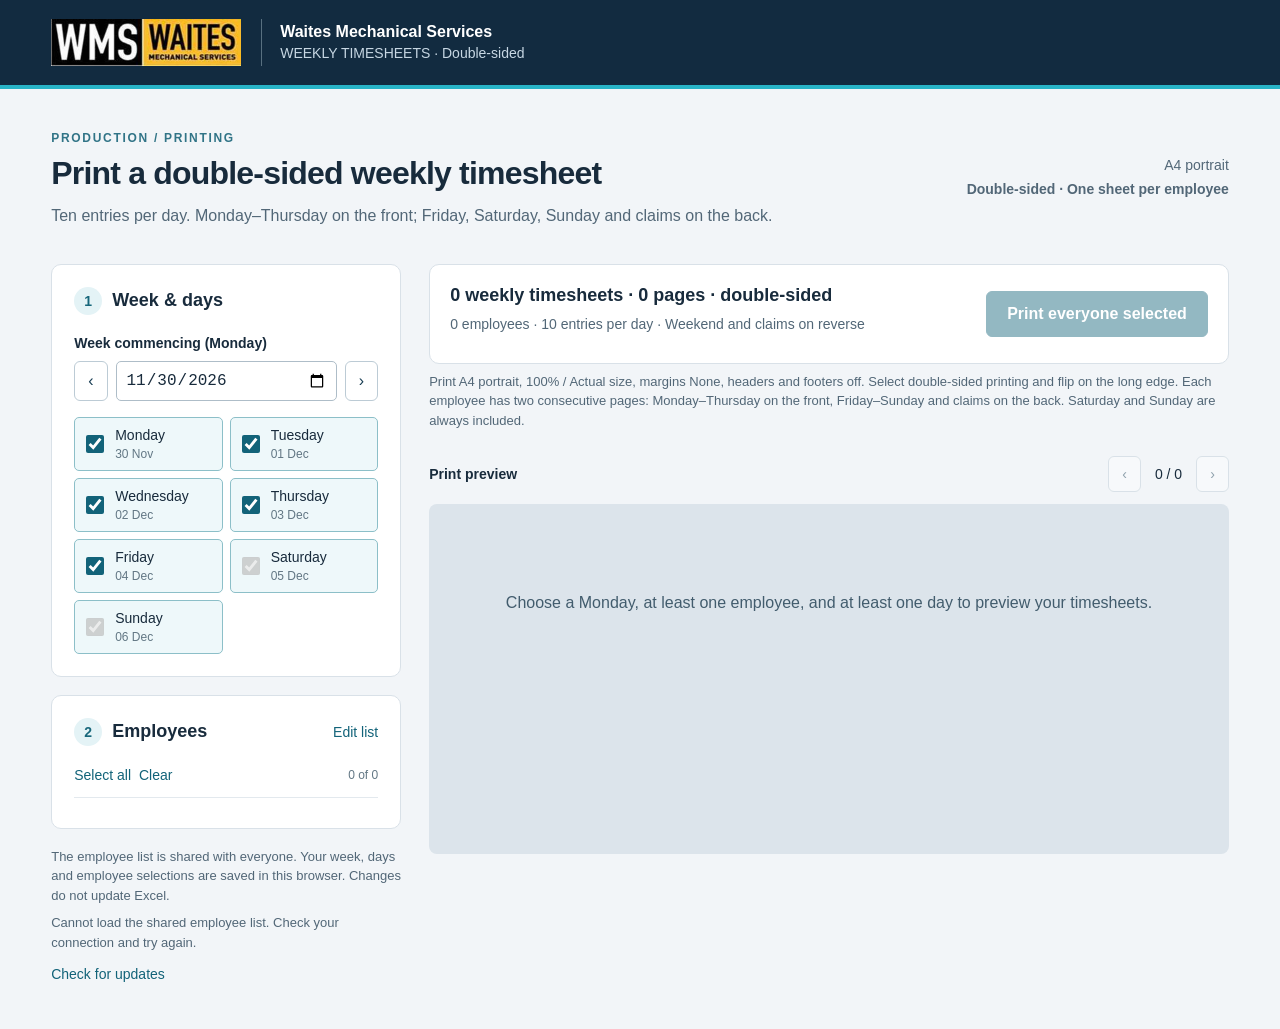
==== weekly.html @ 59886094 "Move Friday to reverse and enlarge writing rows to 10.4mm" ====
<!doctype html>
<html lang="en-GB"><head><meta charset="utf-8"><meta name="viewport" content="width=device-width, initial-scale=1"><title>WMS · Timesheet printing</title><style>:root{font-family:Arial,Helvetica,sans-serif;color:#182b3c;background:#f2f5f8;font-size:16px}*{box-sizing:border-box}body{margin:0}.top{background:#122b40;color:white;padding:19px 4%;display:flex;align-items:center;gap:18px;border-bottom:4px solid #28b4c7}.brand{font-size:29px;font-weight:900;letter-spacing:-1px;border-right:1px solid #587080;padding-right:20px}.top strong{font-size:16px}.top span{display:block;font-size:14px;color:#c7d7e3;margin-top:4px}main{max-width:1600px;margin:auto;padding:32px 4%}.intro{display:flex;justify-content:space-between;align-items:center;margin-bottom:28px}.eyebrow{font-size:12px;font-weight:bold;letter-spacing:1.7px;color:#317487}h1{font-size:32px;letter-spacing:-.8px;margin:8px 0 12px}p{line-height:1.5;color:#526777;margin:8px 0}.paper-label{text-align:right;font-size:14px;line-height:1.7;color:#526777}.workspace{display:grid;grid-template-columns:350px minmax(0,1fr);gap:28px}.panel{background:#fff;border:1px solid #d9e1e8;border-radius:10px;padding:22px;margin-bottom:18px}h2{font-size:18px;margin:0;display:flex;align-items:center;gap:10px}h2 b{border-radius:50%;background:#e4f3f6;color:#17677b;display:inline-grid;place-items:center;width:28px;height:28px;font-size:14px}.field{display:block;font-size:14px;font-weight:bold;margin:20px 0 10px}.week-row{display:flex;gap:8px}.week-row input{min-width:0;width:100%;font-size:16px;padding:9px;border:1px solid #aebdc8;border-radius:5px;color:#182b3c}button{font:inherit;cursor:pointer;border:1px solid #bccbd5;border-radius:6px;padding:9px 13px;background:white;color:#183d53}button:hover{background:#edf4f7}button:focus-visible,input:focus-visible,textarea:focus-visible{outline:3px solid #009aac;outline-offset:3px}button:disabled{opacity:.45;cursor:not-allowed}.primary{background:#126379;color:#fff;border-color:#126379;font-weight:bold;padding:13px 20px;white-space:nowrap}.primary:hover{background:#0c4c60}.days{display:grid;grid-template-columns:repeat(2,1fr);gap:7px;margin-top:16px}.day{display:flex;gap:8px;align-items:center;padding:9px 7px;border:1px solid #e1e7ed;border-radius:5px;font-size:14px}.day:has(input:checked){background:#eef8fa;border-color:#8cbfc8}.day span small{display:block;color:#627784;font-size:12px;margin-top:4px}input[type=checkbox]{width:18px;height:18px;accent-color:#126379;flex-shrink:0}.section-top,.select-actions{display:flex;align-items:center;justify-content:space-between;gap:8px}.text-button{font-size:14px;border:0;padding:6px 0;color:#126379;background:transparent}.select-actions{margin:15px 0 8px;border-bottom:1px solid #e3e9ee;padding-bottom:8px}.select-actions span{font-size:12px;color:#627784;margin-left:auto}.employees{display:grid;gap:1px}.employee{display:flex;gap:10px;align-items:center;font-size:14px;padding:7px 4px;border-radius:4px;cursor:pointer}.employee:hover{background:#f0f6f9}.local-note,.print-help{font-size:13px}.print-bar{display:flex;justify-content:space-between;align-items:center;gap:15px;background:#fff;border:1px solid #d9e1e8;padding:20px;border-radius:10px}.print-bar p{font-size:14px}.preview-toolbar{display:flex;justify-content:space-between;align-items:center;margin:26px 0 12px;font-size:14px}.preview-toolbar>div{display:flex;align-items:center;gap:14px}.preview{background:#dce4eb;padding:20px;border-radius:8px;overflow:auto;min-height:350px}.sheet{background:#fff;color:#000;width:100%;min-width:640px;aspect-ratio:277/190;padding:18px;font-family:Arial,sans-serif;box-shadow:0 3px 12px #172c4020}.sheet-head{border-bottom:2px solid black;padding-bottom:7px;margin-bottom:10px;display:flex;justify-content:space-between;gap:15px;align-items:center}.sheet-head h3{font-size:16px;margin:0}.sheet-head strong{font-size:18px}.identity{display:flex;justify-content:space-between;gap:20px;font-size:13px;margin-bottom:12px}.identity div{max-width:65%;overflow-wrap:anywhere}.form-body{display:grid;grid-template-columns:68% 29%;gap:3%}table{border-collapse:collapse;width:100%;font-size:10px;color:black}th,td{border:1px solid #333;padding:3px 5px;text-align:left}th{font-weight:bold;background:#ededed}.booking{table-layout:fixed}.booking td{height:16px}.booking th:nth-child(1){width:11%}.booking th:nth-child(2){width:15%}.booking th:nth-child(3){width:12%}.booking th:nth-child(4){width:37%}.booking th:nth-child(5){width:25%}.allowances{font-size:11px;padding-top:25px}.allowances h4{font-size:12px;margin:0 0 12px}.allowance{display:flex;gap:9px;margin:0 0 13px;line-height:1.35}.tick{width:13px;height:13px;border:1px solid black;flex-shrink:0}.total{font-size:12px;border:1px solid black;border-top:0;padding:6px;font-weight:bold}.notices{font-size:9px;font-weight:bold;line-height:1.5;margin:9px 0;color:black}.codes{display:grid;grid-template-columns:68% 29%;gap:3%;margin-top:9px}.codes h4{font-size:11px;margin:0 0 5px}.codes table td{padding:2px 5px}.codes p{font-size:11px;color:black;line-height:1.5;border:1px solid black;padding:12px;margin:18px 0 0}.error{color:#a52c25;font-size:14px}.empty{padding:70px 20px;text-align:center;color:#425c6d}dialog{border:0;border-radius:12px;padding:28px;width:500px;max-width:90vw;box-shadow:0 20px 70px #102c4050}dialog::backdrop{background:#102b4077}textarea{width:100%;font:inherit;border:1px solid #aebdc8;border-radius:5px;padding:12px;line-height:1.5}.dialog-actions{display:flex;justify-content:flex-end;gap:10px;margin-top:18px}#printPages{display:none}@media(max-width:1050px){.workspace{grid-template-columns:310px minmax(0,1fr)}.print-bar{align-items:flex-start;flex-direction:column}.paper-label{display:none}}@media(max-width:760px){main{padding:24px 16px}.workspace{grid-template-columns:1fr}.employees{grid-template-columns:1fr 1fr}.intro h1{font-size:27px}.days{grid-template-columns:repeat(2,1fr)}.preview{padding:10px}.print-bar{flex-direction:row;flex-wrap:wrap}.top{padding:16px}.top strong{font-size:14px}}@page{size:A4 landscape;margin:10mm}@media print{body{background:#fff}body>*{display:none!important}#printPages{display:block!important}.sheet{width:277mm;height:189mm;min-width:0;aspect-ratio:auto;margin:0;padding:0;box-shadow:none;break-after:page;page-break-after:always}.sheet:last-child{break-after:auto;page-break-after:auto}.sheet-head{padding-bottom:3mm;margin-bottom:3mm}.sheet-head h3{font-size:16pt}.sheet-head strong{font-size:18pt}.identity{font-size:12pt;margin-bottom:3mm}table{font-size:9pt}th,td{padding:1mm 2mm}.booking td{height:4.2mm}.allowances{font-size:10pt;padding-top:10mm}.allowances h4{font-size:11pt}.allowance{margin-bottom:4mm}.total{font-size:10pt;padding:1.5mm}.notices{font-size:8pt;margin:2.5mm 0}.codes{margin-top:2mm}.codes h4{font-size:10pt}.codes table{font-size:8.5pt}.codes table td{padding:.55mm 2mm}.codes p{font-size:10pt;margin-top:5mm}.tick{width:3.5mm;height:3.5mm}}
.blank-preview{display:grid;place-items:center;text-align:center}.blank-preview p{max-width:360px;font-size:14px}.blank-sheet span{visibility:hidden}@media print{.blank-sheet{break-inside:avoid}}

/* Keep the entire daily form in two columns on one side of A4. */
.form-body{grid-template-columns:64% 33%;align-items:start}
.form-sidebar{min-width:0}
.form-sidebar .allowances{padding-top:0}
.form-sidebar .allowance{margin-bottom:9px}
.form-sidebar .codes{display:block;margin-top:14px}
.form-sidebar .codes p{border:0;padding:0;margin:7px 0 0;font-size:10px}
.form-sidebar .codes th:first-child{width:15%}
.form-sidebar .codes table{table-layout:fixed}
@page{size:A4 landscape;margin:0}
@media print{
 html,body{margin:0!important;padding:0!important}
 .sheet{width:297mm;height:209mm;padding:10mm;break-inside:avoid;page-break-inside:avoid;overflow:visible}
 .sheet-head{margin-bottom:3mm;padding-bottom:2mm}
 .sheet-head h3{font-size:15pt}
 .identity{font-size:11pt;line-height:1.2;margin-bottom:3mm}
 .form-body{grid-template-columns:64% 33%;gap:3%}
 .booking{font-size:9pt;line-height:1.15}
 .booking th{padding:1.3mm 1.5mm}
 .booking td{height:5.8mm;padding:0 1.5mm}
 .total{font-size:10pt;padding:1.5mm}
 .form-sidebar .allowances{padding-top:0;font-size:9pt;line-height:1.2}
 .form-sidebar .allowances h4{font-size:10pt;margin:0 0 2mm}
 .form-sidebar .allowance{margin:0 0 2mm;line-height:1.25}
 .form-sidebar .codes{margin-top:4mm}
 .form-sidebar .codes h4{font-size:10pt;margin:0 0 2mm}
 .form-sidebar .codes table{font-size:9pt;line-height:1.15}
 .form-sidebar .codes th,.form-sidebar .codes td{padding:1mm 1.5mm}
 .form-sidebar .codes p{font-size:9pt;line-height:1.3;margin:2mm 0 0;padding:0}
 .notices{font-size:8pt;line-height:1.4;margin:3mm 0 0}
 .tick{width:3mm;height:3mm}
}

.brand img{display:block;width:190px;height:auto}
.sheet-logo{width:180px;height:auto;object-fit:contain;flex-shrink:0}
.identity{flex-direction:column;align-items:flex-start;justify-content:flex-start;gap:5px}
.identity div{max-width:100%}
@media(max-width:760px){.brand img{width:125px}.sheet-logo{width:160px}}
@media print{.sheet-logo{width:48mm;height:auto}.identity{gap:1.5mm}.sheet-head{min-height:12mm}}

/* Weekly labour record: identical physical dimensions in preview and print. */
.weekly.sheet{width:210mm;min-width:210mm;height:296mm;aspect-ratio:auto;padding:10mm;margin:auto;font-family:Arial,sans-serif;color:#111;font-size:8pt}
.weekly-head{display:flex;justify-content:space-between;align-items:center;border-bottom:1.2mm solid #f2b323;padding-bottom:3mm;margin-bottom:3mm;height:20mm}
.weekly-head img{width:55mm;height:auto}
.weekly-head h3{font-size:17pt;margin:0 0 2mm}
.weekly-head p{font-size:8pt;color:#111;margin:0}
.weekly-identity{display:grid;grid-template-columns:1fr 1fr;gap:5mm;font-size:9pt;min-height:10mm;align-items:center}
.weekly-identity div{overflow-wrap:anywhere}
.weekly-caption{font-size:7pt;color:#111;margin:1mm 0 3mm}
.weekly-booking{table-layout:fixed;font-size:8pt}
.weekly-booking th{height:8mm;background:#f5e4b8;padding:1mm 2mm}
.weekly-booking td{height:5.35mm;padding:0 2mm}
.weekly-booking th,.weekly-booking td{border:.2mm solid #555}
.weekly-booking .weekday{background:#f5f5f3;vertical-align:top;padding-top:5mm}
.weekday small{display:block;font-size:7pt;margin-top:2mm}
.weekly-totals{display:flex;justify-content:space-between;align-items:center;gap:3mm;margin:3mm 0;font-size:7pt}
.weekly-totals b{font-size:8pt;white-space:nowrap}
.weekly-section{background:#f5f5f3;font-size:8pt;margin:3mm 0 2mm;padding:1.5mm 2mm}
.weekly-section span{font-weight:normal;font-size:7pt;margin-left:6mm}
.weekly-claims{display:grid;grid-template-columns:repeat(3,1fr);gap:2mm 3mm;font-size:7pt}
.weekly-claims>div{display:flex;gap:1.5mm}
.weekly-claims i{display:block;border:.2mm solid #333;width:2.5mm;height:2.5mm;flex-shrink:0}
.weekly-claims small{display:block;font-size:6pt;margin-top:1mm}
.weekly-codes{display:grid;grid-template-columns:1fr 1fr;gap:1.3mm 4mm;font-size:7pt}
.weekly-notices{border-top:.2mm solid #555;margin-top:3mm;padding-top:2mm;font-size:6.5pt;font-weight:bold;line-height:1.5}
.weekly-footer{display:flex;justify-content:space-between;margin-top:3mm;font-size:6pt}
@page{size:A4 portrait;margin:0}
@media print{
 .weekly.sheet{width:210mm;min-width:0;height:296mm;padding:10mm;margin:0;box-shadow:none;break-after:page;break-inside:avoid;page-break-inside:avoid;print-color-adjust:exact;-webkit-print-color-adjust:exact}
 .weekly.sheet:last-child{break-after:auto;page-break-after:auto}
}

/* Keep the complete five-day form within the 276 mm printable content height. */
.weekly-head{height:18mm;margin-bottom:2mm;padding-bottom:2mm}
.weekly-identity{min-height:7mm;font-size:8.5pt}
.weekly-caption{line-height:3mm;margin:0 0 2mm}
.weekly-totals{line-height:3mm;margin:2mm 0}
.weekly-section{line-height:3mm;padding:1mm 2mm;margin:1mm 0}
.weekly-claims{line-height:3mm;gap:1mm 3mm}
.weekly-claims small{line-height:2mm;margin-top:1mm}
.weekly-codes{line-height:3mm;gap:.3mm 4mm}
.weekly-notices{margin-top:2mm;padding-top:1mm;line-height:3mm}
.weekly-footer{margin-top:2mm;line-height:2mm}

/* Full-page A4 edition: 6 mm margins and larger handwriting rows. */
.weekly.sheet{padding:6mm;height:296mm}
.weekly-booking{font-size:9pt}
.weekly-booking th{font-size:9pt;height:8mm;padding:1mm 1.5mm}
.weekly-booking td{height:5.8mm}
.weekly-booking .weekday{font-size:9pt}
.weekday small{font-size:8pt}
.weekly-identity{font-size:10pt;min-height:8mm}
.weekly-head h3{font-size:18pt}
.weekly-head p,.weekly-caption{font-size:8pt}
.weekly-totals,.weekly-totals b{font-size:8pt}
.weekly-section{font-size:9pt}
.weekly-section span{font-size:7.5pt;margin-left:4mm}
.weekly-claims{font-size:8pt;line-height:3.3mm}
.weekly-claims small{font-size:7pt;line-height:2.5mm}
.weekly-codes{font-size:8pt;line-height:3.3mm}
.weekly-notices{font-size:7pt;line-height:3.2mm}
.weekly-footer{font-size:7pt}
@media print{.weekly.sheet{padding:6mm;height:296mm}}
/* Duplex edition: ten 10.4 mm writing rows per day. */
.day-grid{display:grid;grid-template-columns:1fr 1fr;gap:3mm 5mm;align-items:start}
.day-block{break-inside:avoid;min-width:0}
.day-block h4{display:flex;justify-content:space-between;margin:0;background:#f5e4b8;padding:1mm 1.5mm;font-size:9pt;height:6mm}
.day-block h4 span{font-weight:normal}
.day-block .weekly-booking th{height:6mm;font-size:8pt;padding:0 1mm}
.day-block .weekly-booking td{height:10.4mm;padding:0 1mm}
.day-total{height:5mm;padding-top:1mm;text-align:right;font-size:8pt}
.weekly-identity{margin-bottom:3mm}
.employee-name{color:#c00000;font-weight:bold}
.weekly-head{height:16mm}
.weekly-head img{width:48mm}
.weekly-head h3{font-size:16pt}
.weekly.sheet{position:relative}
.weekly-footer{position:absolute;bottom:6mm;left:6mm;right:6mm}
.weekly-claims{margin:3mm 0 5mm;gap:5mm}
.weekly-claims i{width:3.5mm;height:3.5mm}
.weekly.back .day-grid{grid-template-columns:repeat(3,minmax(0,1fr));gap:3mm}
.weekly.back .day-block h4{font-size:8pt}
.weekly.back .weekly-booking th{font-size:7pt;padding:0 .5mm}
.weekly.back .day-total{font-size:7pt}
</style></head>
<body><header class="top"><div class="brand"><img src="wms-logo.png" alt="WMS Waites Mechanical Services"></div><div><strong>Waites Mechanical Services</strong><span>WEEKLY TIMESHEETS · Double-sided</span></div></header>
<main><div class="intro"><div><p class="eyebrow">PRODUCTION / PRINTING</p><h1>Print a double-sided weekly timesheet</h1><p>Ten entries per day. Monday–Thursday on the front; Friday, Saturday, Sunday and claims on the back.</p></div><div class="paper-label">A4 portrait<br><strong>Double-sided · One sheet per employee</strong></div></div>
<div class="workspace"><aside><section class="panel"><h2><b>1</b> Week & days</h2><label class="field" for="week">Week commencing (Monday)</label><div class="week-row"><button id="previous" aria-label="Previous week">‹</button><input id="week" type="date" min="1900-01-01" max="9998-12-31"><button id="next" aria-label="Next week">›</button></div><p id="dateError" class="error" role="alert"></p><div id="days" class="days"></div></section>
<section class="panel"><div class="section-top"><h2><b>2</b> Employees</h2><button id="manage" class="text-button">Edit list</button></div><div class="select-actions"><button id="all" class="text-button">Select all</button><button id="none" class="text-button">Clear</button><span id="selectedCount"></span></div><div id="employees" class="employees"></div></section><p class="local-note">The employee list is shared with everyone. Your week, days and employee selections are saved in this browser. Changes do not update Excel.</p><p id="sharedStatus" class="local-note" role="status">Loading the shared employee list…</p><button id="retryShared" class="text-button">Check for updates</button><p id="storageError" class="error" role="status"></p></aside>
<section class="preview-area"><div class="print-bar"><div><h2 id="summary" aria-live="polite"></h2><p id="summaryDetail"></p></div><button id="print" class="primary">Print everyone selected</button></div><p class="print-help">Print A4 portrait, 100% / Actual size, margins None, headers and footers off. Select double-sided printing and flip on the long edge. Each employee has two consecutive pages: Monday–Thursday on the front, Friday–Sunday and claims on the back. Saturday and Sunday are always included.</p><div class="preview-toolbar"><strong>Print preview</strong><div><button id="back" aria-label="Previous page">‹</button><span id="pageNumber" aria-live="polite"></span><button id="forward" aria-label="Next page">›</button></div></div><div id="preview" class="preview"></div></section></div></main>
<dialog id="editor"><form id="editForm"><h2>Employee list</h2><p>Enter one name per line. Saving updates the list for everyone. Unticking someone on the main screen changes only your print selection.</p><label class="field" for="names">Names</label><textarea id="names" rows="14" required></textarea><p id="editError" class="error" role="alert"></p><div class="dialog-actions"><button id="cancel" type="button">Cancel</button><button class="primary" type="submit">Save list</button></div></form></dialog><div id="printPages"></div><script>'use strict';
const DEFAULT_NAMES=[];
const KEY='wms-timesheet-printer-v1';
const $=id=>document.getElementById(id);
const escapeHTML=value=>String(value).replace(/[&<>"']/g,c=>({'&':'&amp;','<':'&lt;','>':'&gt;','"':'&quot;',"'":'&#39;'}[c]));
function parseDate(value){if(!/^\d{4}-\d{2}-\d{2}$/.test(value))return null;const d=new Date(value+'T12:00:00');return Number.isNaN(d.getTime())||dateISO(d)!==value?null:d;}
function dateISO(d){return `${String(d.getFullYear()).padStart(4,'0')}-${String(d.getMonth()+1).padStart(2,'0')}-${String(d.getDate()).padStart(2,'0')}`;}
function addDays(value,n){const d=parseDate(value);if(!d)return '';d.setDate(d.getDate()+n);return dateISO(d);}
function monday(){const d=new Date();d.setDate(d.getDate()-(d.getDay()+6)%7);return dateISO(d);}
function format(value,options){return parseDate(value).toLocaleDateString('en-GB',options);}
let state={names:[...DEFAULT_NAMES],selected:[...DEFAULT_NAMES],days:[0,1,2,3,4],week:monday()};
try{const saved=JSON.parse(localStorage.getItem(KEY));if(saved&&Array.isArray(saved.names)&&saved.names.length&&saved.names.every(n=>typeof n==='string'&&n.trim()&&n.length<=100)&&Array.isArray(saved.selected)&&Array.isArray(saved.days)){state={names:[...new Set(saved.names)],selected:saved.selected.filter(n=>saved.names.includes(n)),days:[...new Set(saved.days.filter(n=>Number.isInteger(n)&&n>=0&&n<7))],week:parseDate(saved.week)?saved.week:monday()};}}catch{}
let page=0;
function save(){try{localStorage.setItem(KEY,JSON.stringify(state));$('storageError').textContent='';}catch{$('storageError').textContent='This browser could not save your choices. You can still print during this session.';}}
function jobs(){const d=parseDate(state.week);if(!d||d.getDay()!==1||state.week<'1900-01-01'||state.week>'9998-12-31')return [];return state.names.filter(n=>state.selected.includes(n)).flatMap(name=>[...state.days].sort((a,b)=>a-b).map(day=>({name,date:addDays(state.week,day)})));}
// Print continuously in employee/date order without separator pages.
function printBatch(){
 const valid=parseDate(state.week);
 if(!valid||valid.getDay()!==1||state.week<'1900-01-01'||state.week>'9998-12-31'||!state.days.length)return [];
 return state.names.filter(n=>state.selected.includes(n)).flatMap(name=>[
 {name,side:'front',days:[0,1,2,3].filter(d=>state.days.includes(d)).map(d=>({date:addDays(state.week,d)}))},
 {name,side:'back',days:[4,5,6].filter(d=>d>=5||state.days.includes(d)).map(d=>({date:addDays(state.week,d)}))}
 ]);
}
function printHTML(job){return formHTML(job);}
function previewHTML(job){return formHTML(job);}
const codes=[['RW','Reworks'],['L','Loading/Unloading vans for site'],['AM','Awaiting material'],['N','No work allocated'],['T','Training/meetings'],['S','Stores tasks'],['M','Maintenance'],['E','Equipment/tools']];
function dayTable(day){
 const rows=Array.from({length:10},()=>'<tr><td></td><td></td><td></td><td></td><td></td></tr>').join('');
 return `<section class="day-block"><h4>${format(day.date,{weekday:'long'})}<span>${format(day.date,{day:'2-digit',month:'short'})}</span></h4><table class="weekly-booking"><colgroup><col style="width:18%"><col style="width:18%"><col style="width:12%"><col style="width:40%"><col style="width:12%"></colgroup><thead><tr><th>Start</th><th>Finish</th><th>Code</th><th>Project no.</th><th>W/S</th></tr></thead><tbody>${rows}</tbody></table><div class="day-total">Daily hours: __________</div></section>`;
}
function formHTML(job){
 return `<article class="sheet weekly ${job.side}"><header class="weekly-head"><img src="wms-logo.png" alt="WMS Waites Mechanical Services"><div><h3>WEEKLY TIMESHEET</h3><p>${job.side==='front'?'Monday–Thursday · Front':'Friday–Sunday & claims · Back'}</p></div></header><div class="weekly-identity"><div class="employee-name"><b>Name:</b> ${escapeHTML(job.name)}</div><div><b>Week commencing:</b> ${format(state.week,{day:'2-digit',month:'long',year:'numeric'})}</div></div><div class="day-grid">${job.days.map(dayTable).join('')}</div><div class="weekly-totals"><span>W = Workshop · S = Site. Enter a project number for every job.</span></div>${job.side==='back'?`<h4 class="weekly-section">ALLOWANCES / CLAIMS <span>Tick and write the day(s); attach receipts for company purchases.</span></h4><div class="weekly-claims">${['Weld hire','Mileage (own vehicle)','Travel','Overnight meal - abroad','Overnight meal - UK','Company purchases'].map(t=>`<div><i></i><span>${t}<small>Day(s): __________________</small></span></div>`).join('')}</div><h4 class="weekly-section">BOOKING CODES</h4><div class="weekly-codes">${codes.map(([code,desc])=>`<div><b>${code}</b> - ${desc}</div>`).join('')}</div><div class="weekly-notices">ALL BREAKS MUST BE TAKEN - ANYONE WHO WORKS THROUGH THEIR BREAKS WILL NOT BE PAID FOR IT<br>ALL SUBCONTRACTORS MUST SEND RACHEL THEIR TIMESHEET NO LATER THAN 10AM MONDAY</div><div class="weekly-totals"><b>Total weekly hours: __________________</b></div>`:''}<footer class="weekly-footer"><span>WMS | Weekly labour record</span><span>${job.side==='front'?'1 / 2 · Front':'2 / 2 · Back'}</span></footer></article>`;
}
function renderEmployees(){$('employees').innerHTML=state.names.map((name,i)=>`<label class="employee"><input type="checkbox" data-employee="${i}" ${state.selected.includes(name)?'checked':''}><span>${escapeHTML(name)}</span></label>`).join('');}
function renderDays(){const valid=parseDate(state.week);$('days').innerHTML=['Monday','Tuesday','Wednesday','Thursday','Friday','Saturday','Sunday'].map((name,i)=>`<label class="day"><input type="checkbox" data-day="${i}" ${i>=5?'checked disabled':state.days.includes(i)?'checked':''}><span>${name}<small>${valid?format(addDays(state.week,i),{day:'2-digit',month:'short'}):'Choose a week'}</small></span></label>`).join('');}
function render(){const forms=jobs();const batch=printBatch();page=Math.max(0,Math.min(page,batch.length-1));$('selectedCount').textContent=`${state.selected.length} of ${state.names.length}`;$('summary').textContent=`${batch.length/2} weekly timesheet${batch.length===2?'':'s'} · ${batch.length} pages · double-sided`;$('summaryDetail').textContent=`${state.selected.length} employees · 10 entries per day · Weekend and claims on reverse`;$('print').disabled=!batch.length;$('back').disabled=page===0||!batch.length;$('forward').disabled=page>=batch.length-1;$('pageNumber').textContent=batch.length?`${page+1} / ${batch.length}`:'0 / 0';$('dateError').textContent=!parseDate(state.week)?'Choose a valid week start date.':parseDate(state.week).getDay()!==1?'Choose a Monday for the start of the week.':'';$('preview').innerHTML=batch.length?previewHTML(batch[page]):'<div class="empty">Choose a Monday, at least one employee, and at least one day to preview your timesheets.</div>';}
function changed(){page=0;save();render();}
$('week').value=state.week;renderDays();renderEmployees();render();
$('employees').addEventListener('change',e=>{if(!e.target.matches('[data-employee]'))return;const name=state.names[Number(e.target.dataset.employee)];state.selected=e.target.checked?[...new Set([...state.selected,name])]:state.selected.filter(n=>n!==name);changed();});
$('days').addEventListener('change',e=>{if(!e.target.matches('[data-day]'))return;const day=Number(e.target.dataset.day);state.days=e.target.checked?[...new Set([...state.days,day])]:state.days.filter(n=>n!==day);changed();});
$('week').addEventListener('change',()=>{state.week=$('week').value;renderDays();changed();});
function moveWeek(n){const next=addDays(state.week,n);if(!parseDate(next)||next<'1900-01-01'||next>'9998-12-31')return;state.week=next;$('week').value=state.week;renderDays();changed();}
$('previous').onclick=()=>moveWeek(-7);$('next').onclick=()=>moveWeek(7);
$('all').onclick=()=>{state.selected=[...state.names];renderEmployees();changed();};$('none').onclick=()=>{state.selected=[];renderEmployees();changed();};
$('back').onclick=()=>{page--;render();};$('forward').onclick=()=>{page++;render();};
window.addEventListener('beforeprint',()=>{$('printPages').innerHTML=printBatch().map(printHTML).join('');});
window.addEventListener('afterprint',()=>{$('printPages').innerHTML='';});
$('print').onclick=()=>{if(!jobs().length)return;$('printPages').innerHTML=printBatch().map(printHTML).join('');window.print();};
$('manage').onclick=()=>{$('names').value=state.names.join('\n');$('editError').textContent='';$('editor').showModal();};$('cancel').onclick=()=>$('editor').close();
$('editForm').onsubmit=e=>{e.preventDefault();const names=$('names').value.split(/\r?\n/).map(n=>n.trim()).filter(Boolean);if(!names.length||names.length>250||names.some(n=>n.length>100)){$('editError').textContent='Enter 1–250 names, each no longer than 100 characters.';return;}if(new Set(names.map(n=>n.toLowerCase())).size!==names.length){$('editError').textContent='Each name must be unique. Please remove duplicates.';return;}state.selected=names.filter(n=>state.selected.includes(n)||!state.names.includes(n));state.names=names;renderEmployees();changed();$('editor').close();};
</script><script src="shared-config.js"></script><script src="shared.js"></script></body></html>
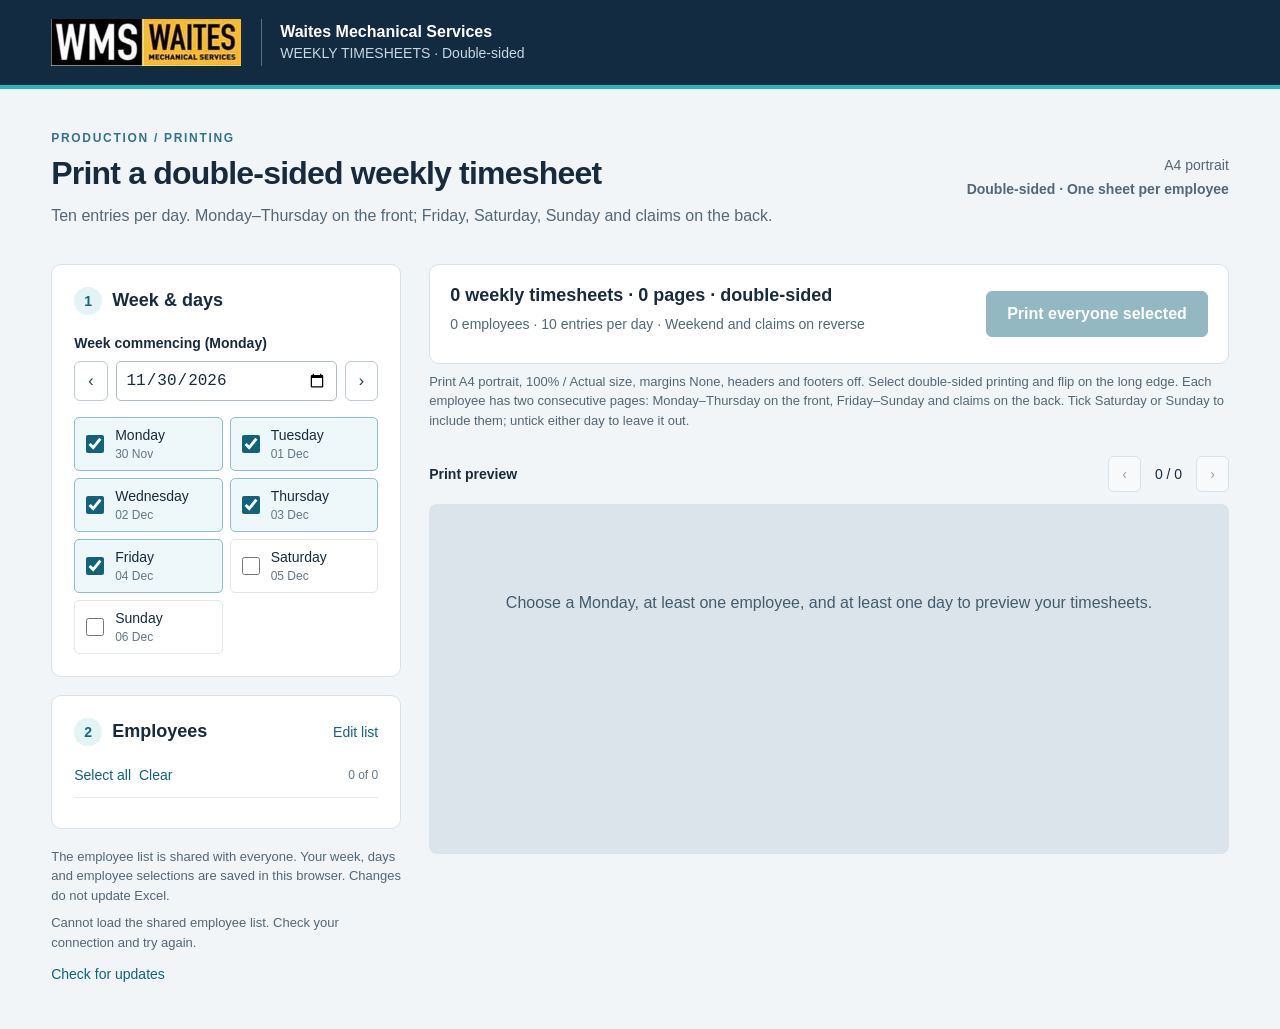
==== commit 45ed23e6: "Enable weekend day selection and honour it in print preview" ====
--- a/weekly.html
+++ b/weekly.html
@@ -112,7 +112,7 @@
 .day-block h4 span{font-weight:normal}
 .day-block .weekly-booking th{height:6mm;font-size:8pt;padding:0 1mm}
 .day-block .weekly-booking td{height:10.4mm;padding:0 1mm}
-.day-total{height:5mm;padding-top:1mm;text-align:right;font-size:8pt}
+.day-total{height:5mm;padding-top:.5mm;text-align:right;font-size:11pt;line-height:4.5mm;font-weight:bold;color:#c00000;white-space:nowrap}
 .weekly-identity{margin-bottom:3mm}
 .employee-name{color:#c00000;font-weight:bold}
 .weekly-head{height:16mm}
@@ -122,16 +122,29 @@
 .weekly-footer{position:absolute;bottom:6mm;left:6mm;right:6mm}
 .weekly-claims{margin:3mm 0 5mm;gap:5mm}
 .weekly-claims i{width:3.5mm;height:3.5mm}
-.weekly.back .day-grid{grid-template-columns:repeat(3,minmax(0,1fr));gap:3mm}
+.weekly.back .day-grid{grid-template-columns:repeat(2,minmax(0,1fr));gap:3mm 5mm}
 .weekly.back .day-block h4{font-size:8pt}
 .weekly.back .weekly-booking th{font-size:7pt;padding:0 .5mm}
-.weekly.back .day-total{font-size:7pt}
+.weekly.back .day-total{font-size:11pt}
+.weekly.back .day-block h4{font-size:9pt}
+.weekly.back .weekly-booking th{font-size:8pt;padding:0 1mm}
+.claims-panel{min-width:0;grid-column:2;grid-row:2}
+.claims-panel .weekly-section span{display:block;margin:1mm 0 0;line-height:3mm}
+.claims-panel .weekly-claims{grid-template-columns:repeat(2,minmax(0,1fr));gap:3mm 2mm;margin:3mm 0}
+.claims-panel .weekly-codes{grid-template-columns:1fr;line-height:3.5mm}
+.claims-panel .weekly-notices{font-size:6.5pt;line-height:3mm}
+.weekly-hours-box{border:.6mm solid #c00000;color:#c00000;padding:2mm 3mm;margin-top:3mm;min-height:16mm;display:flex;flex-direction:column;gap:1mm;font-size:14pt;line-height:5mm;font-weight:bold;break-inside:avoid}
+.weekly-hours-box strong{font-size:14pt}
+.weekly-hours-box span{font-size:14pt}
+.weekly-identity .employee-name{border:.6mm solid #c00000;color:#c00000;padding:.8mm 1.5mm;font-size:14pt;line-height:5mm;font-weight:bold;min-height:8mm}
+.weekly .day-block h4,.weekly.back .day-block h4{font-size:13pt;line-height:5mm;height:6mm;padding:.5mm 1.5mm;font-weight:700;color:#064b76;background:#e2f1fc;align-items:center}
+.weekly .day-block h4 span{font-size:13pt;font-weight:700;color:#064b76}
 </style></head>
 <body><header class="top"><div class="brand"><img src="wms-logo.png" alt="WMS Waites Mechanical Services"></div><div><strong>Waites Mechanical Services</strong><span>WEEKLY TIMESHEETS · Double-sided</span></div></header>
 <main><div class="intro"><div><p class="eyebrow">PRODUCTION / PRINTING</p><h1>Print a double-sided weekly timesheet</h1><p>Ten entries per day. Monday–Thursday on the front; Friday, Saturday, Sunday and claims on the back.</p></div><div class="paper-label">A4 portrait<br><strong>Double-sided · One sheet per employee</strong></div></div>
 <div class="workspace"><aside><section class="panel"><h2><b>1</b> Week & days</h2><label class="field" for="week">Week commencing (Monday)</label><div class="week-row"><button id="previous" aria-label="Previous week">‹</button><input id="week" type="date" min="1900-01-01" max="9998-12-31"><button id="next" aria-label="Next week">›</button></div><p id="dateError" class="error" role="alert"></p><div id="days" class="days"></div></section>
 <section class="panel"><div class="section-top"><h2><b>2</b> Employees</h2><button id="manage" class="text-button">Edit list</button></div><div class="select-actions"><button id="all" class="text-button">Select all</button><button id="none" class="text-button">Clear</button><span id="selectedCount"></span></div><div id="employees" class="employees"></div></section><p class="local-note">The employee list is shared with everyone. Your week, days and employee selections are saved in this browser. Changes do not update Excel.</p><p id="sharedStatus" class="local-note" role="status">Loading the shared employee list…</p><button id="retryShared" class="text-button">Check for updates</button><p id="storageError" class="error" role="status"></p></aside>
-<section class="preview-area"><div class="print-bar"><div><h2 id="summary" aria-live="polite"></h2><p id="summaryDetail"></p></div><button id="print" class="primary">Print everyone selected</button></div><p class="print-help">Print A4 portrait, 100% / Actual size, margins None, headers and footers off. Select double-sided printing and flip on the long edge. Each employee has two consecutive pages: Monday–Thursday on the front, Friday–Sunday and claims on the back. Saturday and Sunday are always included.</p><div class="preview-toolbar"><strong>Print preview</strong><div><button id="back" aria-label="Previous page">‹</button><span id="pageNumber" aria-live="polite"></span><button id="forward" aria-label="Next page">›</button></div></div><div id="preview" class="preview"></div></section></div></main>
+<section class="preview-area"><div class="print-bar"><div><h2 id="summary" aria-live="polite"></h2><p id="summaryDetail"></p></div><button id="print" class="primary">Print everyone selected</button></div><p class="print-help">Print A4 portrait, 100% / Actual size, margins None, headers and footers off. Select double-sided printing and flip on the long edge. Each employee has two consecutive pages: Monday–Thursday on the front, Friday–Sunday and claims on the back. Tick Saturday or Sunday to include them; untick either day to leave it out.</p><div class="preview-toolbar"><strong>Print preview</strong><div><button id="back" aria-label="Previous page">‹</button><span id="pageNumber" aria-live="polite"></span><button id="forward" aria-label="Next page">›</button></div></div><div id="preview" class="preview"></div></section></div></main>
 <dialog id="editor"><form id="editForm"><h2>Employee list</h2><p>Enter one name per line. Saving updates the list for everyone. Unticking someone on the main screen changes only your print selection.</p><label class="field" for="names">Names</label><textarea id="names" rows="14" required></textarea><p id="editError" class="error" role="alert"></p><div class="dialog-actions"><button id="cancel" type="button">Cancel</button><button class="primary" type="submit">Save list</button></div></form></dialog><div id="printPages"></div><script>'use strict';
 const DEFAULT_NAMES=[];
 const KEY='wms-timesheet-printer-v1';
@@ -153,7 +166,7 @@
  if(!valid||valid.getDay()!==1||state.week<'1900-01-01'||state.week>'9998-12-31'||!state.days.length)return [];
  return state.names.filter(n=>state.selected.includes(n)).flatMap(name=>[
  {name,side:'front',days:[0,1,2,3].filter(d=>state.days.includes(d)).map(d=>({date:addDays(state.week,d)}))},
- {name,side:'back',days:[4,5,6].filter(d=>d>=5||state.days.includes(d)).map(d=>({date:addDays(state.week,d)}))}
+ {name,side:'back',days:[4,5,6].filter(d=>state.days.includes(d)).map(d=>({date:addDays(state.week,d)}))}
  ]);
 }
 function printHTML(job){return formHTML(job);}
@@ -164,10 +177,10 @@
  return `<section class="day-block"><h4>${format(day.date,{weekday:'long'})}<span>${format(day.date,{day:'2-digit',month:'short'})}</span></h4><table class="weekly-booking"><colgroup><col style="width:18%"><col style="width:18%"><col style="width:12%"><col style="width:40%"><col style="width:12%"></colgroup><thead><tr><th>Start</th><th>Finish</th><th>Code</th><th>Project no.</th><th>W/S</th></tr></thead><tbody>${rows}</tbody></table><div class="day-total">Daily hours: __________</div></section>`;
 }
 function formHTML(job){
- return `<article class="sheet weekly ${job.side}"><header class="weekly-head"><img src="wms-logo.png" alt="WMS Waites Mechanical Services"><div><h3>WEEKLY TIMESHEET</h3><p>${job.side==='front'?'Monday–Thursday · Front':'Friday–Sunday & claims · Back'}</p></div></header><div class="weekly-identity"><div class="employee-name"><b>Name:</b> ${escapeHTML(job.name)}</div><div><b>Week commencing:</b> ${format(state.week,{day:'2-digit',month:'long',year:'numeric'})}</div></div><div class="day-grid">${job.days.map(dayTable).join('')}</div><div class="weekly-totals"><span>W = Workshop · S = Site. Enter a project number for every job.</span></div>${job.side==='back'?`<h4 class="weekly-section">ALLOWANCES / CLAIMS <span>Tick and write the day(s); attach receipts for company purchases.</span></h4><div class="weekly-claims">${['Weld hire','Mileage (own vehicle)','Travel','Overnight meal - abroad','Overnight meal - UK','Company purchases'].map(t=>`<div><i></i><span>${t}<small>Day(s): __________________</small></span></div>`).join('')}</div><h4 class="weekly-section">BOOKING CODES</h4><div class="weekly-codes">${codes.map(([code,desc])=>`<div><b>${code}</b> - ${desc}</div>`).join('')}</div><div class="weekly-notices">ALL BREAKS MUST BE TAKEN - ANYONE WHO WORKS THROUGH THEIR BREAKS WILL NOT BE PAID FOR IT<br>ALL SUBCONTRACTORS MUST SEND RACHEL THEIR TIMESHEET NO LATER THAN 10AM MONDAY</div><div class="weekly-totals"><b>Total weekly hours: __________________</b></div>`:''}<footer class="weekly-footer"><span>WMS | Weekly labour record</span><span>${job.side==='front'?'1 / 2 · Front':'2 / 2 · Back'}</span></footer></article>`;
+ return `<article class="sheet weekly ${job.side}"><header class="weekly-head"><img src="wms-logo.png" alt="WMS Waites Mechanical Services"><div><h3>WEEKLY TIMESHEET</h3><p>${job.side==='front'?'Monday–Thursday · Front':'Friday–Sunday & claims · Back'}</p></div></header><div class="weekly-identity"><div class="employee-name"><b>Name:</b> ${escapeHTML(job.name)}</div><div><b>Week commencing:</b> ${format(state.week,{day:'2-digit',month:'long',year:'numeric'})}</div></div><div class="day-grid">${job.days.map(dayTable).join('')}${job.side==='back'?`<section class="claims-panel"><h4 class="weekly-section">ALLOWANCES / CLAIMS <span>Tick and write the day(s); attach receipts for company purchases.</span></h4><div class="weekly-claims">${['Weld hire','Mileage (own vehicle)','Travel','Overnight meal - abroad','Overnight meal - UK','Company purchases'].map(t=>`<div><i></i><span>${t}<small>Day(s): __________________</small></span></div>`).join('')}</div><h4 class="weekly-section">BOOKING CODES</h4><div class="weekly-codes">${codes.map(([code,desc])=>`<div><b>${code}</b> - ${desc}</div>`).join('')}</div><div class="weekly-notices">ALL BREAKS MUST BE TAKEN - ANYONE WHO WORKS THROUGH THEIR BREAKS WILL NOT BE PAID FOR IT<br>ALL SUBCONTRACTORS MUST SEND RACHEL THEIR TIMESHEET NO LATER THAN 10AM MONDAY</div><div class="weekly-hours-box"><strong>Total weekly hours</strong><span>__________________</span></div></section>`:''}</div><div class="weekly-totals"><span>W = Workshop · S = Site. Enter a project number for every job.</span></div><footer class="weekly-footer"><span>WMS | Weekly labour record</span><span>${job.side==='front'?'1 / 2 · Front':'2 / 2 · Back'}</span></footer></article>`;
 }
 function renderEmployees(){$('employees').innerHTML=state.names.map((name,i)=>`<label class="employee"><input type="checkbox" data-employee="${i}" ${state.selected.includes(name)?'checked':''}><span>${escapeHTML(name)}</span></label>`).join('');}
-function renderDays(){const valid=parseDate(state.week);$('days').innerHTML=['Monday','Tuesday','Wednesday','Thursday','Friday','Saturday','Sunday'].map((name,i)=>`<label class="day"><input type="checkbox" data-day="${i}" ${i>=5?'checked disabled':state.days.includes(i)?'checked':''}><span>${name}<small>${valid?format(addDays(state.week,i),{day:'2-digit',month:'short'}):'Choose a week'}</small></span></label>`).join('');}
+function renderDays(){const valid=parseDate(state.week);$('days').innerHTML=['Monday','Tuesday','Wednesday','Thursday','Friday','Saturday','Sunday'].map((name,i)=>`<label class="day"><input type="checkbox" data-day="${i}" ${state.days.includes(i)?'checked':''}><span>${name}<small>${valid?format(addDays(state.week,i),{day:'2-digit',month:'short'}):'Choose a week'}</small></span></label>`).join('');}
 function render(){const forms=jobs();const batch=printBatch();page=Math.max(0,Math.min(page,batch.length-1));$('selectedCount').textContent=`${state.selected.length} of ${state.names.length}`;$('summary').textContent=`${batch.length/2} weekly timesheet${batch.length===2?'':'s'} · ${batch.length} pages · double-sided`;$('summaryDetail').textContent=`${state.selected.length} employees · 10 entries per day · Weekend and claims on reverse`;$('print').disabled=!batch.length;$('back').disabled=page===0||!batch.length;$('forward').disabled=page>=batch.length-1;$('pageNumber').textContent=batch.length?`${page+1} / ${batch.length}`:'0 / 0';$('dateError').textContent=!parseDate(state.week)?'Choose a valid week start date.':parseDate(state.week).getDay()!==1?'Choose a Monday for the start of the week.':'';$('preview').innerHTML=batch.length?previewHTML(batch[page]):'<div class="empty">Choose a Monday, at least one employee, and at least one day to preview your timesheets.</div>';}
 function changed(){page=0;save();render();}
 $('week').value=state.week;renderDays();renderEmployees();render();
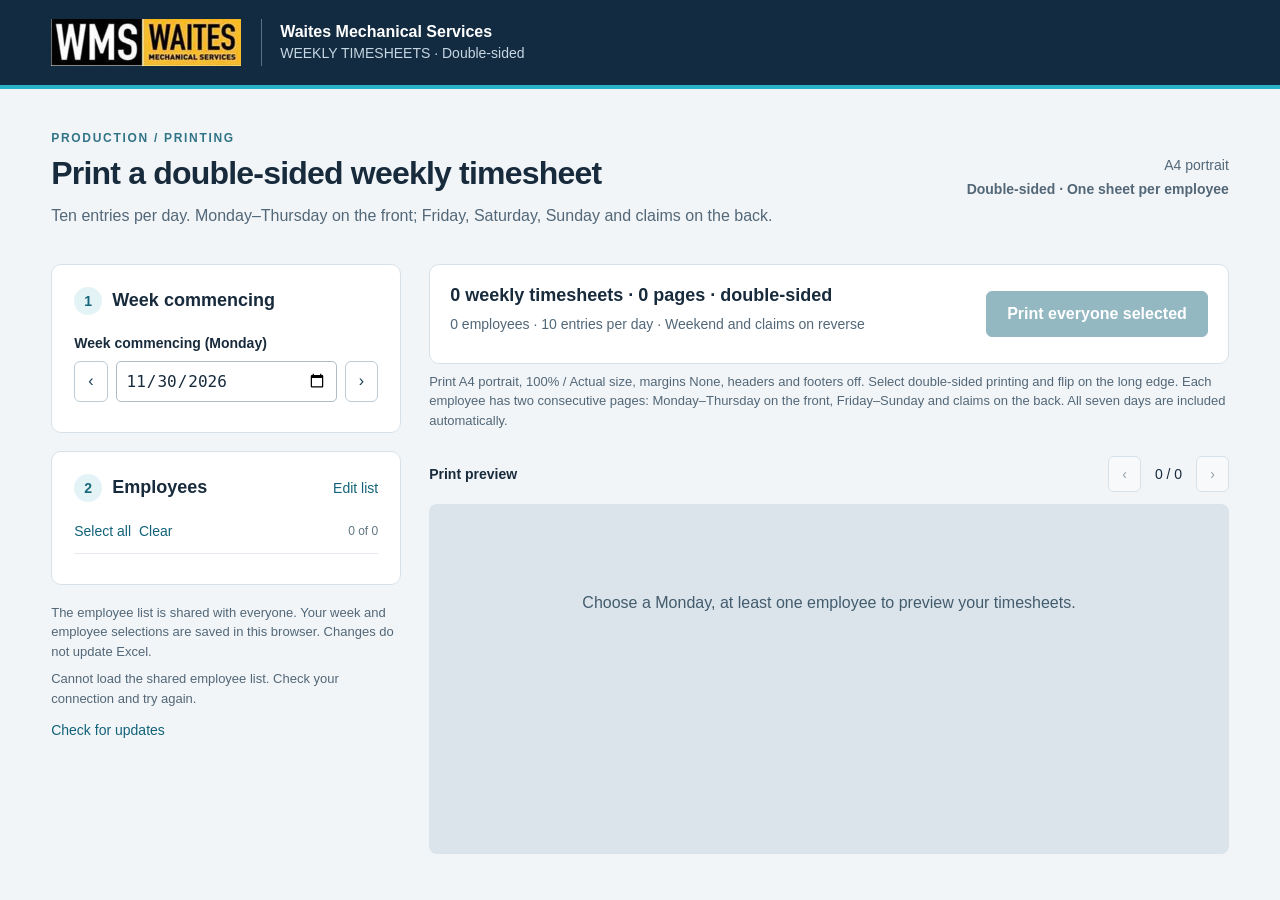
==== commit e0cdccd6: "Simplify weekly printing by removing day checkboxes and including all seven days" ====
--- a/weekly.html
+++ b/weekly.html
@@ -142,9 +142,9 @@
 </style></head>
 <body><header class="top"><div class="brand"><img src="wms-logo.png" alt="WMS Waites Mechanical Services"></div><div><strong>Waites Mechanical Services</strong><span>WEEKLY TIMESHEETS · Double-sided</span></div></header>
 <main><div class="intro"><div><p class="eyebrow">PRODUCTION / PRINTING</p><h1>Print a double-sided weekly timesheet</h1><p>Ten entries per day. Monday–Thursday on the front; Friday, Saturday, Sunday and claims on the back.</p></div><div class="paper-label">A4 portrait<br><strong>Double-sided · One sheet per employee</strong></div></div>
-<div class="workspace"><aside><section class="panel"><h2><b>1</b> Week & days</h2><label class="field" for="week">Week commencing (Monday)</label><div class="week-row"><button id="previous" aria-label="Previous week">‹</button><input id="week" type="date" min="1900-01-01" max="9998-12-31"><button id="next" aria-label="Next week">›</button></div><p id="dateError" class="error" role="alert"></p><div id="days" class="days"></div></section>
-<section class="panel"><div class="section-top"><h2><b>2</b> Employees</h2><button id="manage" class="text-button">Edit list</button></div><div class="select-actions"><button id="all" class="text-button">Select all</button><button id="none" class="text-button">Clear</button><span id="selectedCount"></span></div><div id="employees" class="employees"></div></section><p class="local-note">The employee list is shared with everyone. Your week, days and employee selections are saved in this browser. Changes do not update Excel.</p><p id="sharedStatus" class="local-note" role="status">Loading the shared employee list…</p><button id="retryShared" class="text-button">Check for updates</button><p id="storageError" class="error" role="status"></p></aside>
-<section class="preview-area"><div class="print-bar"><div><h2 id="summary" aria-live="polite"></h2><p id="summaryDetail"></p></div><button id="print" class="primary">Print everyone selected</button></div><p class="print-help">Print A4 portrait, 100% / Actual size, margins None, headers and footers off. Select double-sided printing and flip on the long edge. Each employee has two consecutive pages: Monday–Thursday on the front, Friday–Sunday and claims on the back. Tick Saturday or Sunday to include them; untick either day to leave it out.</p><div class="preview-toolbar"><strong>Print preview</strong><div><button id="back" aria-label="Previous page">‹</button><span id="pageNumber" aria-live="polite"></span><button id="forward" aria-label="Next page">›</button></div></div><div id="preview" class="preview"></div></section></div></main>
+<div class="workspace"><aside><section class="panel"><h2><b>1</b> Week commencing</h2><label class="field" for="week">Week commencing (Monday)</label><div class="week-row"><button id="previous" aria-label="Previous week">‹</button><input id="week" type="date" min="1900-01-01" max="9998-12-31"><button id="next" aria-label="Next week">›</button></div><p id="dateError" class="error" role="alert"></p></section>
+<section class="panel"><div class="section-top"><h2><b>2</b> Employees</h2><button id="manage" class="text-button">Edit list</button></div><div class="select-actions"><button id="all" class="text-button">Select all</button><button id="none" class="text-button">Clear</button><span id="selectedCount"></span></div><div id="employees" class="employees"></div></section><p class="local-note">The employee list is shared with everyone. Your week and employee selections are saved in this browser. Changes do not update Excel.</p><p id="sharedStatus" class="local-note" role="status">Loading the shared employee list…</p><button id="retryShared" class="text-button">Check for updates</button><p id="storageError" class="error" role="status"></p></aside>
+<section class="preview-area"><div class="print-bar"><div><h2 id="summary" aria-live="polite"></h2><p id="summaryDetail"></p></div><button id="print" class="primary">Print everyone selected</button></div><p class="print-help">Print A4 portrait, 100% / Actual size, margins None, headers and footers off. Select double-sided printing and flip on the long edge. Each employee has two consecutive pages: Monday–Thursday on the front, Friday–Sunday and claims on the back. All seven days are included automatically.</p><div class="preview-toolbar"><strong>Print preview</strong><div><button id="back" aria-label="Previous page">‹</button><span id="pageNumber" aria-live="polite"></span><button id="forward" aria-label="Next page">›</button></div></div><div id="preview" class="preview"></div></section></div></main>
 <dialog id="editor"><form id="editForm"><h2>Employee list</h2><p>Enter one name per line. Saving updates the list for everyone. Unticking someone on the main screen changes only your print selection.</p><label class="field" for="names">Names</label><textarea id="names" rows="14" required></textarea><p id="editError" class="error" role="alert"></p><div class="dialog-actions"><button id="cancel" type="button">Cancel</button><button class="primary" type="submit">Save list</button></div></form></dialog><div id="printPages"></div><script>'use strict';
 const DEFAULT_NAMES=[];
 const KEY='wms-timesheet-printer-v1';
@@ -157,16 +157,17 @@
 function format(value,options){return parseDate(value).toLocaleDateString('en-GB',options);}
 let state={names:[...DEFAULT_NAMES],selected:[...DEFAULT_NAMES],days:[0,1,2,3,4],week:monday()};
 try{const saved=JSON.parse(localStorage.getItem(KEY));if(saved&&Array.isArray(saved.names)&&saved.names.length&&saved.names.every(n=>typeof n==='string'&&n.trim()&&n.length<=100)&&Array.isArray(saved.selected)&&Array.isArray(saved.days)){state={names:[...new Set(saved.names)],selected:saved.selected.filter(n=>saved.names.includes(n)),days:[...new Set(saved.days.filter(n=>Number.isInteger(n)&&n>=0&&n<7))],week:parseDate(saved.week)?saved.week:monday()};}}catch{}
+state.days=[0,1,2,3,4,5,6];
 let page=0;
 function save(){try{localStorage.setItem(KEY,JSON.stringify(state));$('storageError').textContent='';}catch{$('storageError').textContent='This browser could not save your choices. You can still print during this session.';}}
-function jobs(){const d=parseDate(state.week);if(!d||d.getDay()!==1||state.week<'1900-01-01'||state.week>'9998-12-31')return [];return state.names.filter(n=>state.selected.includes(n)).flatMap(name=>[...state.days].sort((a,b)=>a-b).map(day=>({name,date:addDays(state.week,day)})));}
+function jobs(){const d=parseDate(state.week);if(!d||d.getDay()!==1||state.week<'1900-01-01'||state.week>'9998-12-31')return [];return state.names.filter(n=>state.selected.includes(n)).flatMap(name=>[0,1,2,3,4,5,6].map(day=>({name,date:addDays(state.week,day)})));}
 // Print continuously in employee/date order without separator pages.
 function printBatch(){
  const valid=parseDate(state.week);
- if(!valid||valid.getDay()!==1||state.week<'1900-01-01'||state.week>'9998-12-31'||!state.days.length)return [];
+ if(!valid||valid.getDay()!==1||state.week<'1900-01-01'||state.week>'9998-12-31')return [];
  return state.names.filter(n=>state.selected.includes(n)).flatMap(name=>[
- {name,side:'front',days:[0,1,2,3].filter(d=>state.days.includes(d)).map(d=>({date:addDays(state.week,d)}))},
- {name,side:'back',days:[4,5,6].filter(d=>state.days.includes(d)).map(d=>({date:addDays(state.week,d)}))}
+ {name,side:'front',days:[0,1,2,3].map(d=>({date:addDays(state.week,d)}))},
+ {name,side:'back',days:[4,5,6].map(d=>({date:addDays(state.week,d)}))}
  ]);
 }
 function printHTML(job){return formHTML(job);}
@@ -180,14 +181,12 @@
  return `<article class="sheet weekly ${job.side}"><header class="weekly-head"><img src="wms-logo.png" alt="WMS Waites Mechanical Services"><div><h3>WEEKLY TIMESHEET</h3><p>${job.side==='front'?'Monday–Thursday · Front':'Friday–Sunday & claims · Back'}</p></div></header><div class="weekly-identity"><div class="employee-name"><b>Name:</b> ${escapeHTML(job.name)}</div><div><b>Week commencing:</b> ${format(state.week,{day:'2-digit',month:'long',year:'numeric'})}</div></div><div class="day-grid">${job.days.map(dayTable).join('')}${job.side==='back'?`<section class="claims-panel"><h4 class="weekly-section">ALLOWANCES / CLAIMS <span>Tick and write the day(s); attach receipts for company purchases.</span></h4><div class="weekly-claims">${['Weld hire','Mileage (own vehicle)','Travel','Overnight meal - abroad','Overnight meal - UK','Company purchases'].map(t=>`<div><i></i><span>${t}<small>Day(s): __________________</small></span></div>`).join('')}</div><h4 class="weekly-section">BOOKING CODES</h4><div class="weekly-codes">${codes.map(([code,desc])=>`<div><b>${code}</b> - ${desc}</div>`).join('')}</div><div class="weekly-notices">ALL BREAKS MUST BE TAKEN - ANYONE WHO WORKS THROUGH THEIR BREAKS WILL NOT BE PAID FOR IT<br>ALL SUBCONTRACTORS MUST SEND RACHEL THEIR TIMESHEET NO LATER THAN 10AM MONDAY</div><div class="weekly-hours-box"><strong>Total weekly hours</strong><span>__________________</span></div></section>`:''}</div><div class="weekly-totals"><span>W = Workshop · S = Site. Enter a project number for every job.</span></div><footer class="weekly-footer"><span>WMS | Weekly labour record</span><span>${job.side==='front'?'1 / 2 · Front':'2 / 2 · Back'}</span></footer></article>`;
 }
 function renderEmployees(){$('employees').innerHTML=state.names.map((name,i)=>`<label class="employee"><input type="checkbox" data-employee="${i}" ${state.selected.includes(name)?'checked':''}><span>${escapeHTML(name)}</span></label>`).join('');}
-function renderDays(){const valid=parseDate(state.week);$('days').innerHTML=['Monday','Tuesday','Wednesday','Thursday','Friday','Saturday','Sunday'].map((name,i)=>`<label class="day"><input type="checkbox" data-day="${i}" ${state.days.includes(i)?'checked':''}><span>${name}<small>${valid?format(addDays(state.week,i),{day:'2-digit',month:'short'}):'Choose a week'}</small></span></label>`).join('');}
-function render(){const forms=jobs();const batch=printBatch();page=Math.max(0,Math.min(page,batch.length-1));$('selectedCount').textContent=`${state.selected.length} of ${state.names.length}`;$('summary').textContent=`${batch.length/2} weekly timesheet${batch.length===2?'':'s'} · ${batch.length} pages · double-sided`;$('summaryDetail').textContent=`${state.selected.length} employees · 10 entries per day · Weekend and claims on reverse`;$('print').disabled=!batch.length;$('back').disabled=page===0||!batch.length;$('forward').disabled=page>=batch.length-1;$('pageNumber').textContent=batch.length?`${page+1} / ${batch.length}`:'0 / 0';$('dateError').textContent=!parseDate(state.week)?'Choose a valid week start date.':parseDate(state.week).getDay()!==1?'Choose a Monday for the start of the week.':'';$('preview').innerHTML=batch.length?previewHTML(batch[page]):'<div class="empty">Choose a Monday, at least one employee, and at least one day to preview your timesheets.</div>';}
+function render(){const forms=jobs();const batch=printBatch();page=Math.max(0,Math.min(page,batch.length-1));$('selectedCount').textContent=`${state.selected.length} of ${state.names.length}`;$('summary').textContent=`${batch.length/2} weekly timesheet${batch.length===2?'':'s'} · ${batch.length} pages · double-sided`;$('summaryDetail').textContent=`${state.selected.length} employees · 10 entries per day · Weekend and claims on reverse`;$('print').disabled=!batch.length;$('back').disabled=page===0||!batch.length;$('forward').disabled=page>=batch.length-1;$('pageNumber').textContent=batch.length?`${page+1} / ${batch.length}`:'0 / 0';$('dateError').textContent=!parseDate(state.week)?'Choose a valid week start date.':parseDate(state.week).getDay()!==1?'Choose a Monday for the start of the week.':'';$('preview').innerHTML=batch.length?previewHTML(batch[page]):'<div class="empty">Choose a Monday, at least one employee to preview your timesheets.</div>';}
 function changed(){page=0;save();render();}
-$('week').value=state.week;renderDays();renderEmployees();render();
+$('week').value=state.week;renderEmployees();render();
 $('employees').addEventListener('change',e=>{if(!e.target.matches('[data-employee]'))return;const name=state.names[Number(e.target.dataset.employee)];state.selected=e.target.checked?[...new Set([...state.selected,name])]:state.selected.filter(n=>n!==name);changed();});
-$('days').addEventListener('change',e=>{if(!e.target.matches('[data-day]'))return;const day=Number(e.target.dataset.day);state.days=e.target.checked?[...new Set([...state.days,day])]:state.days.filter(n=>n!==day);changed();});
-$('week').addEventListener('change',()=>{state.week=$('week').value;renderDays();changed();});
-function moveWeek(n){const next=addDays(state.week,n);if(!parseDate(next)||next<'1900-01-01'||next>'9998-12-31')return;state.week=next;$('week').value=state.week;renderDays();changed();}
+$('week').addEventListener('change',()=>{state.week=$('week').value;changed();});
+function moveWeek(n){const next=addDays(state.week,n);if(!parseDate(next)||next<'1900-01-01'||next>'9998-12-31')return;state.week=next;$('week').value=state.week;changed();}
 $('previous').onclick=()=>moveWeek(-7);$('next').onclick=()=>moveWeek(7);
 $('all').onclick=()=>{state.selected=[...state.names];renderEmployees();changed();};$('none').onclick=()=>{state.selected=[];renderEmployees();changed();};
 $('back').onclick=()=>{page--;render();};$('forward').onclick=()=>{page++;render();};
